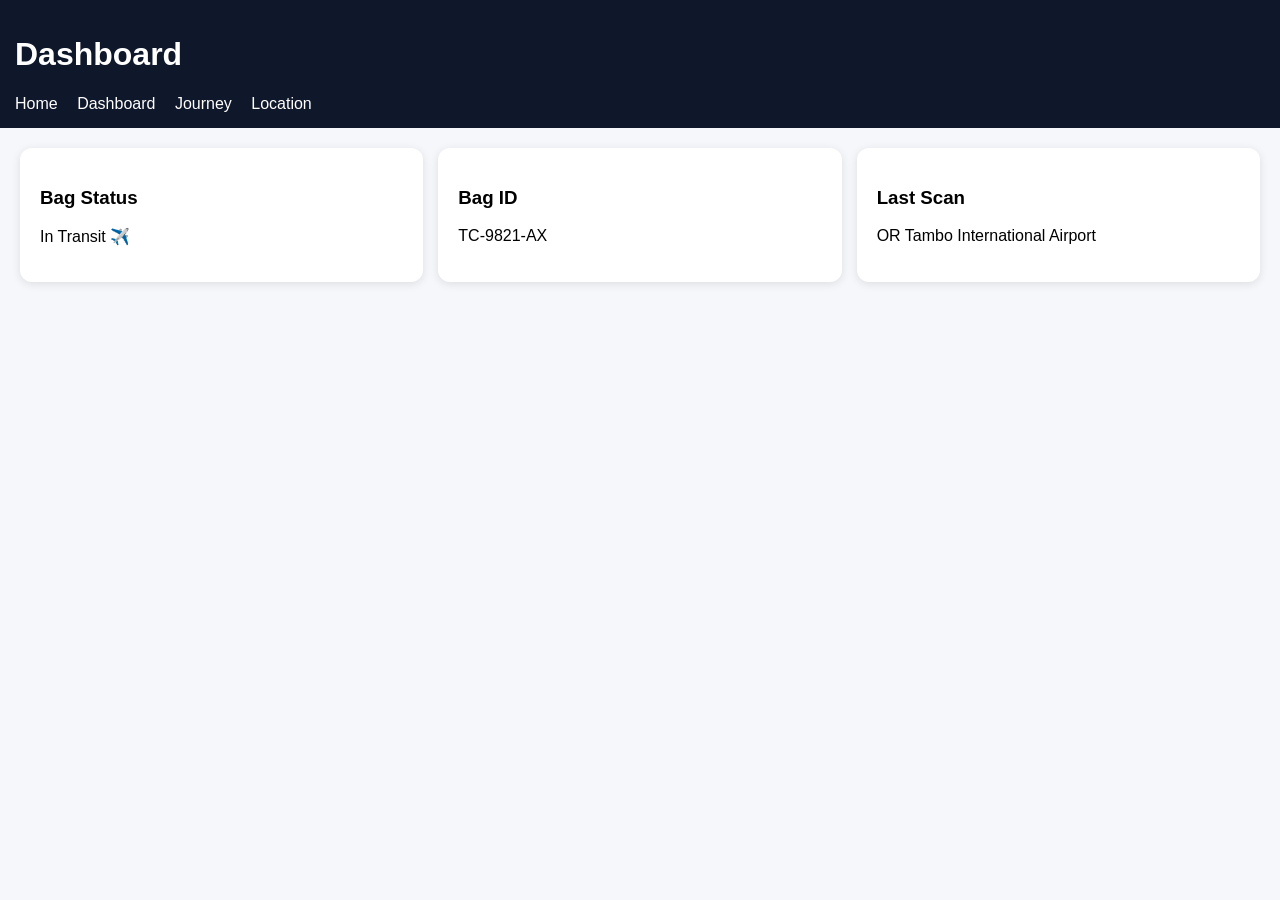
==== dashboard.html @ 85a1465e "Add files via upload" ====
<!DOCTYPE html>
<html>
<head>
<title>Dashboard</title>
<link rel="stylesheet" href="styles.css">
<meta name="viewport" content="width=device-width, initial-scale=1.0">
</head>
<body>

<header>
  <h1>Dashboard</h1>
  <nav>
    <a href="index.html">Home</a>
    <a href="dashboard.html">Dashboard</a>
    <a href="journey.html">Journey</a>
    <a href="location.html">Location</a>
  </nav>
</header>

<section class="card-container">

  <div class="card">
    <h3>Bag Status</h3>
    <p>In Transit ✈️</p>
  </div>

  <div class="card">
    <h3>Bag ID</h3>
    <p>TC-9821-AX</p>
  </div>

  <div class="card">
    <h3>Last Scan</h3>
    <p>OR Tambo International Airport</p>
  </div>

</section>

</body>
</html>
---- styles.css ----
body {
  font-family: Arial, sans-serif;
  margin: 0;
  background: #f5f7fb;
}

header {
  background: #0f172a;
  color: white;
  padding: 15px;
}

nav a {
  color: white;
  margin-right: 15px;
  text-decoration: none;
}

.hero {
  padding: 40px;
  text-align: center;
}

.btn {
  background: #2563eb;
  color: white;
  padding: 10px 20px;
  border-radius: 8px;
  text-decoration: none;
}

.card-container {
  display: grid;
  grid-template-columns: repeat(auto-fit, minmax(200px, 1fr));
  gap: 15px;
  padding: 20px;
}

.card {
  background: white;
  padding: 20px;
  border-radius: 12px;
  box-shadow: 0 2px 10px rgba(0,0,0,0.1);
}

.timeline {
  padding: 20px;
}

.step {
  background: white;
  margin-bottom: 10px;
  padding: 15px;
  border-radius: 10px;
}
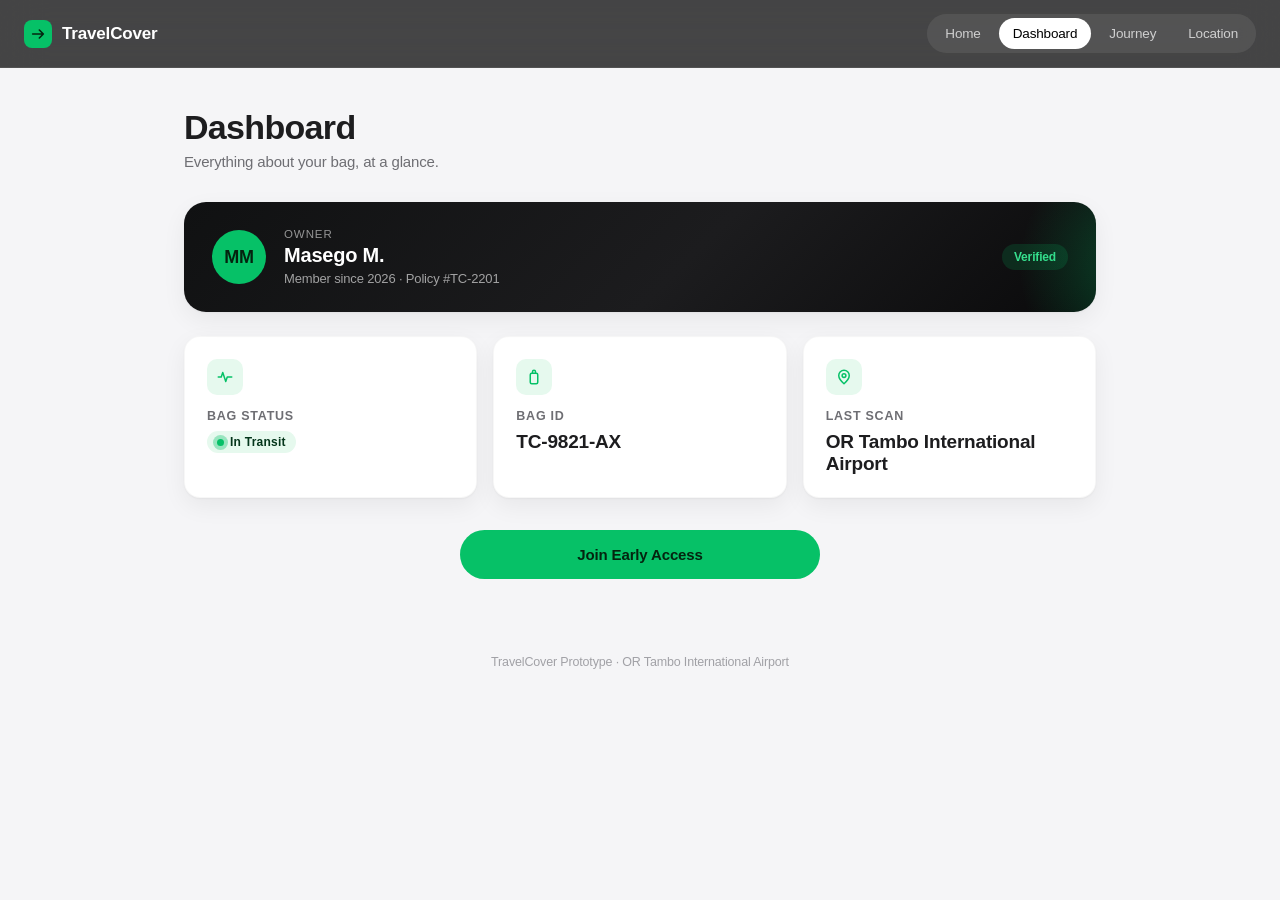
==== commit d5df5fa5: "Add files via upload" ====
--- a/dashboard.html
+++ b/dashboard.html
@@ -1,40 +1,12 @@
 <!DOCTYPE html>
-<html>
+<html lang="en">
 <head>
-<title>Dashboard</title>
-<link rel="stylesheet" href="styles.css">
-<meta name="viewport" content="width=device-width, initial-scale=1.0">
+<meta charset="UTF-8">
+<title>TravelCover — Dashboard</title>
+<meta http-equiv="refresh" content="0; url=index.html#dashboard">
+<script>location.replace("index.html#dashboard");</script>
 </head>
 <body>
-
-<header>
-  <h1>Dashboard</h1>
-  <nav>
-    <a href="index.html">Home</a>
-    <a href="dashboard.html">Dashboard</a>
-    <a href="journey.html">Journey</a>
-    <a href="location.html">Location</a>
-  </nav>
-</header>
-
-<section class="card-container">
-
-  <div class="card">
-    <h3>Bag Status</h3>
-    <p>In Transit ✈️</p>
-  </div>
-
-  <div class="card">
-    <h3>Bag ID</h3>
-    <p>TC-9821-AX</p>
-  </div>
-
-  <div class="card">
-    <h3>Last Scan</h3>
-    <p>OR Tambo International Airport</p>
-  </div>
-
-</section>
-
+<p>Redirecting to the <a href="index.html#dashboard">Dashboard</a>…</p>
 </body>
 </html>
